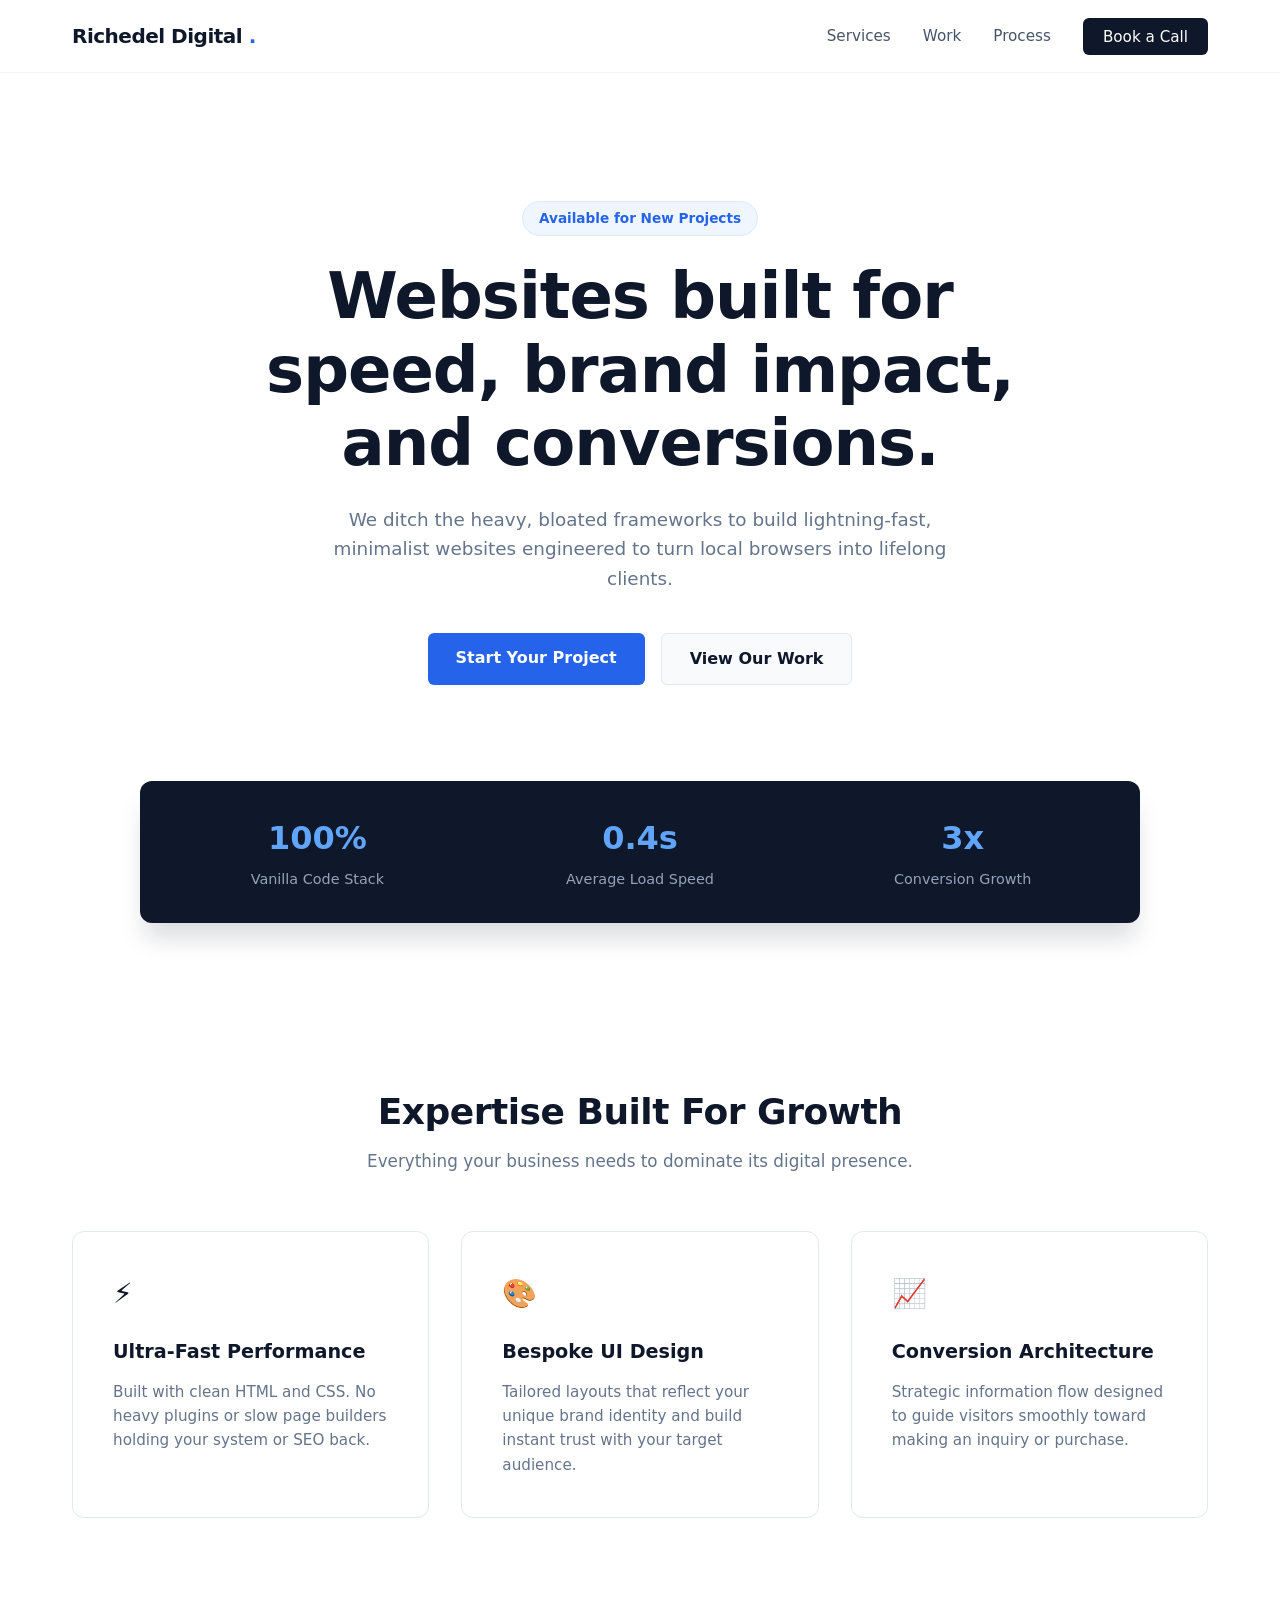
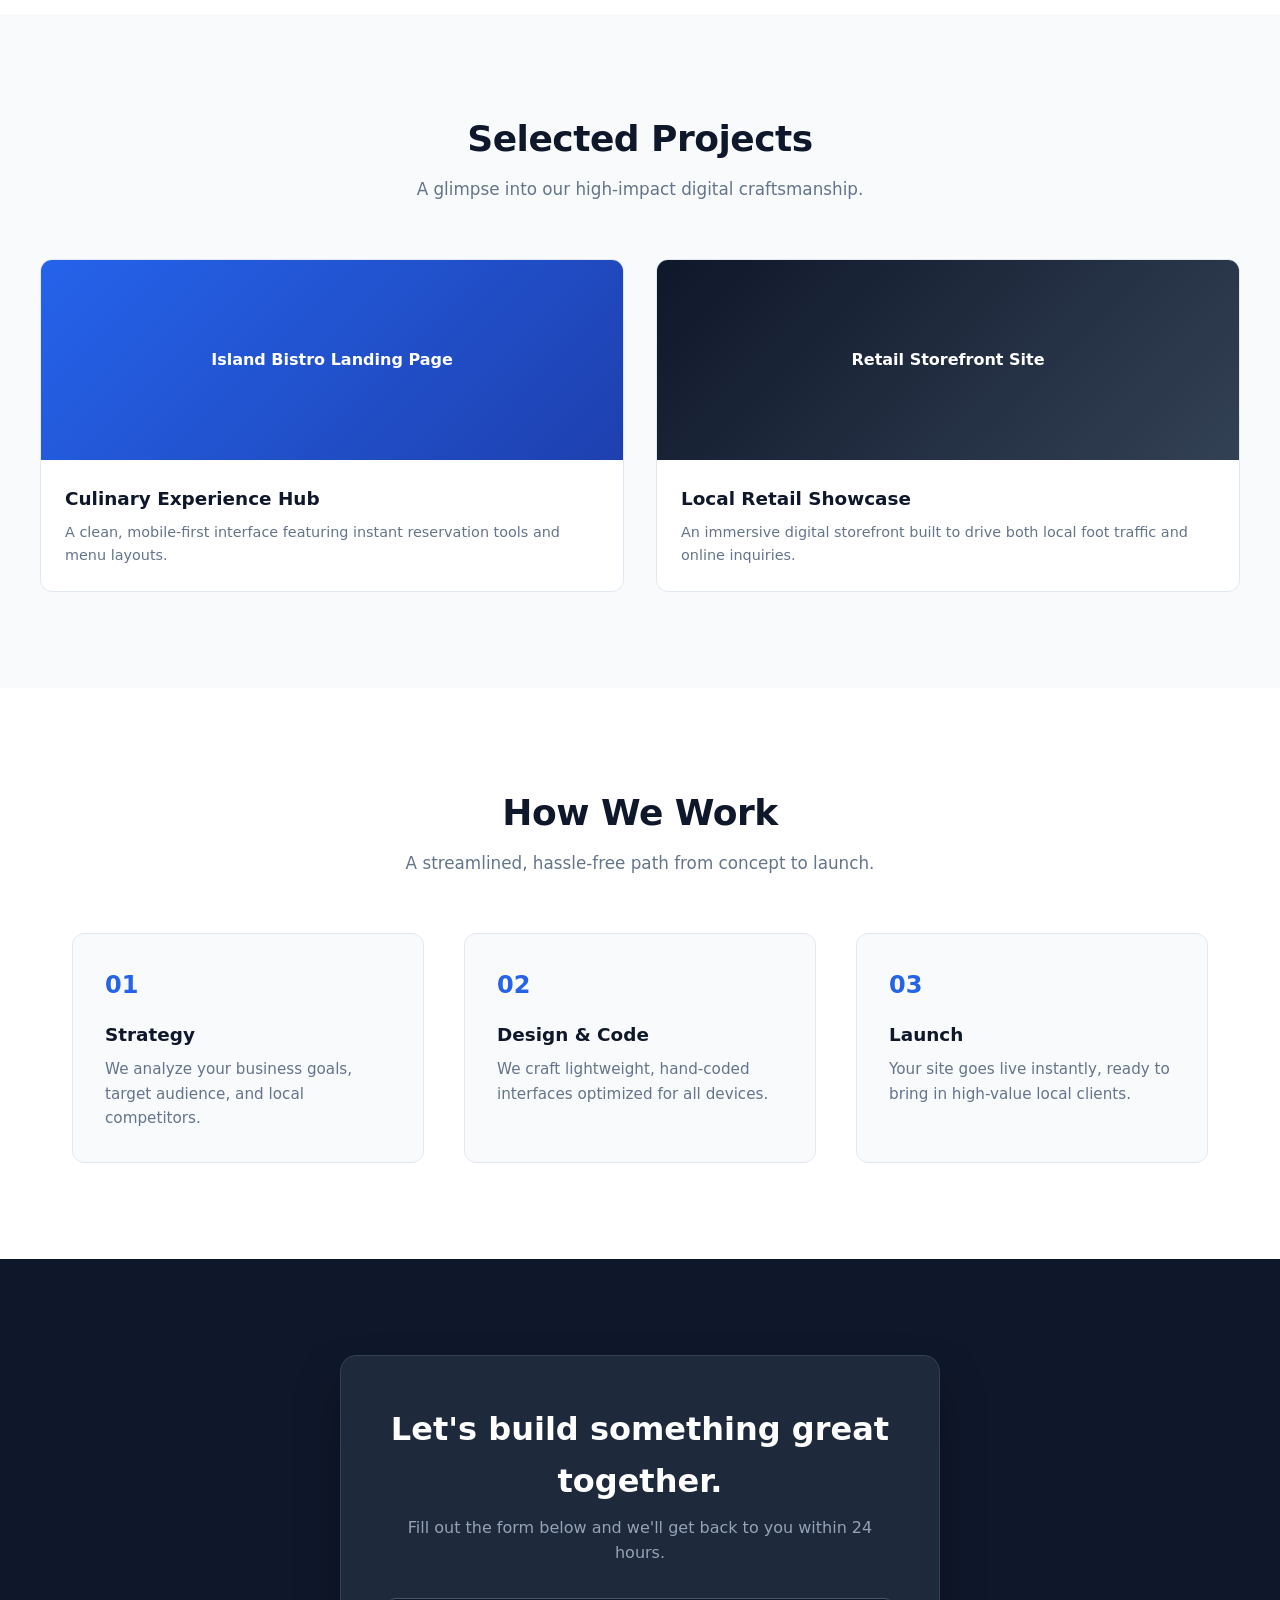
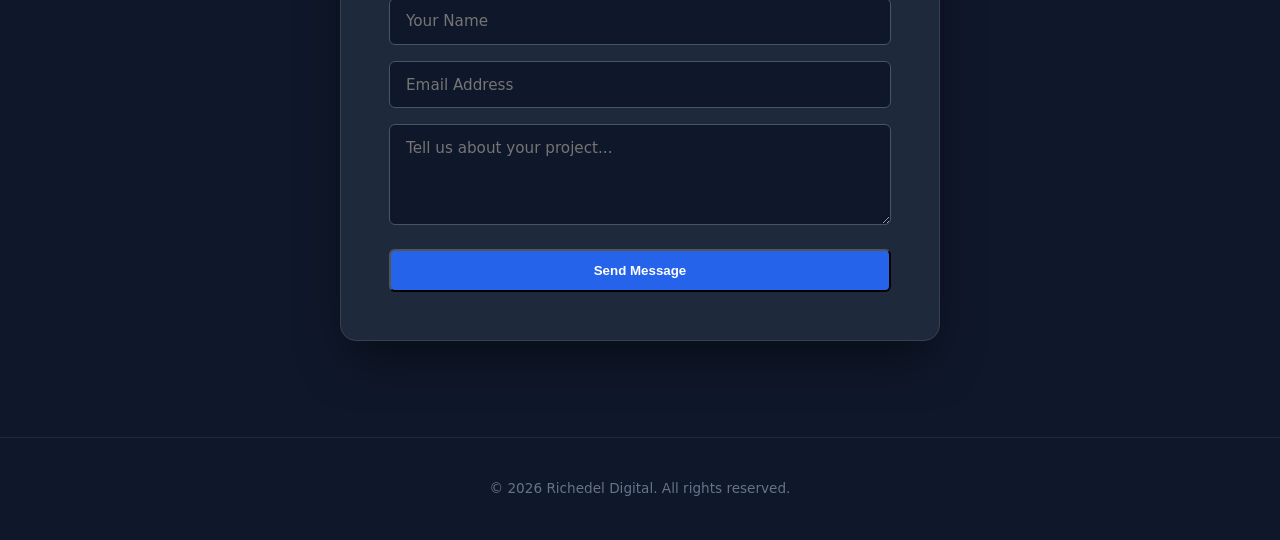
==== web design business/index.html @ 44c9cb69 "Add files via upload" ====
<!DOCTYPE html>
<html lang="en">
<head>
  <meta charset="UTF-8">
  <meta name="viewport" content="width=device-width, initial-scale=1.0">
  <title>Richedel Digital | High-Performance Web Design</title>
  <link rel="stylesheet" href="style.css">
</head>
<body>

  <!-- Header / Navigation -->
  <header class="site-header">
    <nav class="nav-container">
      <div class="logo">Richedel Digital
        <span>.</span></div>
      <ul class="nav-links">
        <li><a href="#services">Services</a></li>
        <li><a href="#work">Work</a></li>
        <li><a href="#process">Process</a></li>
        <li><a href="#contact" class="nav-cta">Book a Call</a></li>
      </ul>
    </nav>
  </header>

  <main>
    <!-- Hero Section -->
    <section class="hero">
      <div class="hero-badge">Available for New Projects</div>
      <h1>Websites built for speed, brand impact, and conversions.</h1>
      <p>We ditch the heavy, bloated frameworks to build lightning-fast, minimalist websites engineered to turn local browsers into lifelong clients.</p>
      <div class="hero-actions">
        <a href="#contact" class="btn btn-primary">Start Your Project</a>
        <a href="#work" class="btn btn-secondary">View Our Work</a>
      </div>
    </section>

    <!-- Metrics / Social Proof Bar -->
    <section class="metrics-bar">
      <div class="metric-item">
        <h3>100%</h3>
        <p>Vanilla Code Stack</p>
      </div>
      <div class="metric-item">
        <h3>0.4s</h3>
        <p>Average Load Speed</p>
      </div>
      <div class="metric-item">
        <h3>3x</h3>
        <p>Conversion Growth</p>
      </div>
    </section>

    <!-- Services Section -->
    <section id="services" class="section">
      <div class="section-header">
        <h2>Expertise Built For Growth</h2>
        <p>Everything your business needs to dominate its digital presence.</p>
      </div>
      <div class="card-grid">
        <div class="card">
          <div class="card-icon">⚡</div>
          <h3>Ultra-Fast Performance</h3>
          <p>Built with clean HTML and CSS. No heavy plugins or slow page builders holding your system or SEO back.</p>
        </div>
        <div class="card">
          <div class="card-icon">🎨</div>
          <h3>Bespoke UI Design</h3>
          <p>Tailored layouts that reflect your unique brand identity and build instant trust with your target audience.</p>
        </div>
        <div class="card">
          <div class="card-icon">📈</div>
          <h3>Conversion Architecture</h3>
          <p>Strategic information flow designed to guide visitors smoothly toward making an inquiry or purchase.</p>
        </div>
      </div>
    </section>

    <!-- Portfolio / Work Section -->
    <section id="work" class="section bg-alt">
      <div class="section-header">
        <h2>Selected Projects</h2>
        <p>A glimpse into our high-impact digital craftsmanship.</p>
      </div>
      <div class="card-grid">
        <div class="project-card">
          <div class="project-mockup mockup-1">
            <span>Island Bistro Landing Page</span>
          </div>
          <div class="project-info">
            <h3>Culinary Experience Hub</h3>
            <p>A clean, mobile-first interface featuring instant reservation tools and menu layouts.</p>
          </div>
        </div>
        <div class="project-card">
          <div class="project-mockup mockup-2">
            <span>Retail Storefront Site</span>
          </div>
          <div class="project-info">
            <h3>Local Retail Showcase</h3>
            <p>An immersive digital storefront built to drive both local foot traffic and online inquiries.</p>
          </div>
        </div>
      </div>
    </section>

    <!-- Process Section -->
    <section id="process" class="section">
      <div class="section-header">
        <h2>How We Work</h2>
        <p>A streamlined, hassle-free path from concept to launch.</p>
      </div>
      <div class="process-steps">
        <div class="step">
          <span>01</span>
          <h3>Strategy</h3>
          <p>We analyze your business goals, target audience, and local competitors.</p>
        </div>
        <div class="step">
          <span>02</span>
          <h3>Design & Code</h3>
          <p>We craft lightweight, hand-coded interfaces optimized for all devices.</p>
        </div>
        <div class="step">
          <span>03</span>
          <h3>Launch</h3>
          <p>Your site goes live instantly, ready to bring in high-value local clients.</p>
        </div>
      </div>
    </section>

    <!-- Contact Section -->
    <section id="contact" class="contact-section">
      <div class="contact-box">
        <h2>Let's build something great together.</h2>
        <p>Fill out the form below and we'll get back to you within 24 hours.</p>
        <form class="contact-form" action="https://formspree.io/f/xbgloyrl" method="POST">
          <div class="form-group">
            <input type="text" name="name" placeholder="Your Name" required>
          </div>
          <div class="form-group">
            <input type="email" name="email" placeholder="Email Address" required>
          </div>
          <div class="form-group">
            <textarea name="message" placeholder="Tell us about your project..." rows="4" required></textarea>
          </div>
          <button type="submit" class="btn btn-primary btn-full">Send Message</button>
        </form>
      </div>
    </section>
  </main>

  <!-- Footer -->
  <footer>
    <p>&copy; 2026 Richedel Digital. All rights reserved.</p>
  </footer>

</body>
</html>
---- web design business/style.css ----
/* Global Setup & Theme */
* {
  margin: 0;
  padding: 0;
  box-sizing: border-box;
}

body {
  font-family: system-ui, -apple-system, BlinkMacSystemFont, "Segoe UI", Roboto, sans-serif;
  color: #0f172a;
  background-color: #ffffff;
  line-height: 1.6;
  overflow-x: hidden;
}

/* Page Opening Curtain Animation Loader */
@keyframes curtainUp {
  0% {
    transform: translateY(0);
  }
  100% {
    transform: translateY(-100%);
    visibility: hidden;
  }
}

@keyframes textReveal {
  0% {
    opacity: 0;
    transform: translateY(15px) scale(0.95);
  }
  40% {
    opacity: 1;
    transform: translateY(0) scale(1);
  }
  75% {
    opacity: 1;
    transform: translateY(0) scale(1);
  }
  100% {
    opacity: 0;
    transform: translateY(-10px) scale(1.02);
  }
}

.page-loader {
  position: fixed;
  top: 0;
  left: 0;
  width: 100vw;
  height: 100vh;
  background-color: #0f172a;
  display: flex;
  justify-content: center;
  align-items: center;
  z-index: 9999;
  animation: curtainUp 0.8s cubic-bezier(0.77, 0, 0.175, 1) 1s forwards;
}

.loader-logo {
  color: #ffffff;
  font-size: clamp(1.75rem, 4vw, 2.5rem);
  font-weight: 800;
  letter-spacing: -1px;
  animation: textReveal 1.4s ease-out forwards;
  text-align: center;
  padding: 0 1rem;
}

.loader-logo span {
  color: #2563eb;
}

/* Header & Navigation */
.site-header {
  position: sticky;
  top: 0;
  background-color: rgba(255, 255, 255, 0.9);
  backdrop-filter: blur(10px);
  border-bottom: 1px solid #f1f5f9;
  z-index: 1000;
}

.nav-container {
  max-width: 1200px;
  margin: 0 auto;
  padding: 1.25rem 2rem;
  display: flex;
  justify-content: space-between;
  align-items: center;
}

.logo {
  font-size: 1.25rem;
  font-weight: 800;
  letter-spacing: -0.5px;
}

.logo span {
  color: #2563eb;
}

.nav-links {
  list-style: none;
  display: flex;
  align-items: center;
  gap: 2rem;
}

.nav-links a {
  text-decoration: none;
  color: #475569;
  font-weight: 500;
  font-size: 0.95rem;
  transition: color 0.2s;
}

.nav-links a:hover {
  color: #2563eb;
}

.nav-cta {
  background-color: #0f172a;
  color: #ffffff !important;
  padding: 0.6rem 1.25rem;
  border-radius: 6px;
  transition: background-color 0.2s, transform 0.2s;
}

.nav-cta:hover {
  background-color: #2563eb;
  transform: translateY(-2px);
}

/* Keyframe Animations */
@keyframes fadeInSlide {
  from {
    opacity: 0;
    transform: translateY(20px);
  }
  to {
    opacity: 1;
    transform: translateY(0);
  }
}

@keyframes subtlePulse {
  0% {
    box-shadow: 0 0 0 0 rgba(37, 99, 235, 0.4);
  }
  70% {
    box-shadow: 0 0 0 10px rgba(37, 99, 235, 0);
  }
  100% {
    box-shadow: 0 0 0 0 rgba(37, 99, 235, 0);
  }
}

/* Hero Section */
.hero {
  max-width: 900px;
  margin: 0 auto;
  padding: 8rem 2rem 6rem;
  text-align: center;
  animation: fadeInSlide 1s ease-out 1s forwards;
  opacity: 0;
}

.hero-badge {
  display: inline-block;
  background-color: #eff6ff;
  color: #2563eb;
  padding: 0.35rem 1rem;
  border-radius: 50px;
  font-size: 0.85rem;
  font-weight: 600;
  margin-bottom: 1.5rem;
  border: 1px solid #dbeafe;
}

.hero h1 {
  font-size: clamp(2.5rem, 5vw, 4rem);
  font-weight: 800;
  letter-spacing: -1px;
  line-height: 1.15;
  color: #0f172a;
  margin-bottom: 1.5rem;
}

.hero p {
  font-size: 1.15rem;
  color: #64748b;
  max-width: 650px;
  margin: 0 auto 2.5rem;
}

.hero-actions {
  display: flex;
  justify-content: center;
  gap: 1rem;
}

/* Buttons */
.btn {
  display: inline-block;
  padding: 0.75rem 1.75rem;
  border-radius: 6px;
  font-weight: 600;
  text-decoration: none;
  transition: all 0.25s ease;
  cursor: pointer;
}

.btn-primary {
  background-color: #2563eb;
  color: #ffffff;
  animation: subtlePulse 3s infinite;
}

.btn-primary:hover {
  background-color: #1d4ed8;
  transform: translateY(-2px);
  box-shadow: 0 6px 20px rgba(37, 99, 235, 0.3);
}

.btn-secondary {
  background-color: #f8fafc;
  color: #0f172a;
  border: 1px solid #e2e8f0;
}

.btn-secondary:hover {
  background-color: #f1f5f9;
  transform: translateY(-2px);
}

.btn-full {
  width: 100%;
  text-align: center;
}

/* Metrics Bar */
.metrics-bar {
  max-width: 1000px;
  margin: 0 auto 4rem;
  padding: 2rem;
  background-color: #0f172a;
  color: #ffffff;
  border-radius: 12px;
  display: grid;
  grid-template-columns: repeat(auto-fit, minmax(200px, 1fr));
  gap: 2rem;
  text-align: center;
  box-shadow: 0 20px 25px -5px rgba(15, 23, 42, 0.15);
}

.metric-item h3 {
  font-size: 2rem;
  font-weight: 800;
  color: #60a5fa;
  margin-bottom: 0.25rem;
}

.metric-item p {
  color: #94a3b8;
  font-size: 0.9rem;
}

/* Common Section Styles */
.section {
  padding: 6rem 2rem;
  max-width: 1200px;
  margin: 0 auto;
}

.bg-alt {
  background-color: #f8fafc;
  max-width: 100%;
}

.bg-alt .section-header, .bg-alt .card-grid {
  max-width: 1200px;
  margin-left: auto;
  margin-right: auto;
}

.section-header {
  text-align: center;
  margin-bottom: 3.5rem;
}

.section-header h2 {
  font-size: 2.25rem;
  font-weight: 800;
  letter-spacing: -0.5px;
  color: #0f172a;
  margin-bottom: 0.5rem;
}

.section-header p {
  color: #64748b;
  font-size: 1.05rem;
}

/* Cards Grid */
.card-grid {
  display: grid;
  grid-template-columns: repeat(auto-fit, minmax(320px, 1fr));
  gap: 2rem;
}

.card {
  background-color: #ffffff;
  padding: 2.5rem;
  border-radius: 12px;
  border: 1px solid #e2e8f0;
  transition: transform 0.3s cubic-bezier(0.16, 1, 0.3, 1), box-shadow 0.3s cubic-bezier(0.16, 1, 0.3, 1), border-color 0.3s;
}

.card:hover {
  transform: translateY(-6px);
  box-shadow: 0 20px 30px -10px rgba(37, 99, 235, 0.1);
  border-color: #93c5fd;
}

.card-icon {
  font-size: 1.75rem;
  margin-bottom: 1.25rem;
  transition: transform 0.3s;
}

.card:hover .card-icon {
  transform: scale(1.1) rotate(5deg);
}

.card h3 {
  font-size: 1.2rem;
  font-weight: 700;
  color: #0f172a;
  margin-bottom: 0.75rem;
}

.card p {
  color: #64748b;
  font-size: 0.95rem;
}

/* Project Cards */
.project-card {
  background-color: #ffffff;
  border-radius: 12px;
  overflow: hidden;
  border: 1px solid #e2e8f0;
  transition: transform 0.3s cubic-bezier(0.16, 1, 0.3, 1), box-shadow 0.3s;
}

.project-card:hover {
  transform: translateY(-6px);
  box-shadow: 0 20px 30px -10px rgba(15, 23, 42, 0.12);
}

.project-mockup {
  height: 200px;
  display: flex;
  align-items: center;
  justify-content: center;
  font-weight: 600;
  color: #ffffff;
  transition: transform 0.5s;
}

.project-card:hover .project-mockup {
  transform: scale(1.03);
}

.mockup-1 {
  background: linear-gradient(135deg, #2563eb, #1e40af);
}

.mockup-2 {
  background: linear-gradient(135deg, #0f172a, #334155);
}

.project-info {
  padding: 1.5rem;
}

.project-info h3 {
  font-size: 1.15rem;
  margin-bottom: 0.5rem;
  color: #0f172a;
}

.project-info p {
  color: #64748b;
  font-size: 0.9rem;
}

/* Process Steps */
.process-steps {
  display: grid;
  grid-template-columns: repeat(auto-fit, minmax(280px, 1fr));
  gap: 2.5rem;
}

.step {
  padding: 2rem;
  background-color: #f8fafc;
  border-radius: 12px;
  border: 1px solid #e2e8f0;
  transition: transform 0.3s, background-color 0.3s;
}

.step:hover {
  transform: translateY(-4px);
  background-color: #ffffff;
  border-color: #cbd5e1;
  box-shadow: 0 10px 20px -5px rgba(0, 0, 0, 0.05);
}

.step span {
  display: block;
  font-size: 1.5rem;
  font-weight: 800;
  color: #2563eb;
  margin-bottom: 1rem;
}

.step h3 {
  font-size: 1.15rem;
  margin-bottom: 0.5rem;
  color: #0f172a;
}

.step p {
  color: #64748b;
  font-size: 0.95rem;
}

/* Contact Section */
.contact-section {
  padding: 6rem 2rem;
  background-color: #0f172a;
}

.contact-box {
  max-width: 600px;
  margin: 0 auto;
  background-color: #1e293b;
  padding: 3rem;
  border-radius: 16px;
  border: 1px solid #334155;
  text-align: center;
  box-shadow: 0 25px 50px -12px rgba(0, 0, 0, 0.5);
}

.contact-box h2 {
  color: #ffffff;
  font-size: 2rem;
  margin-bottom: 0.5rem;
}

.contact-box p {
  color: #94a3b8;
  margin-bottom: 2rem;
}

.form-group {
  margin-bottom: 1rem;
}

.contact-form input,
.contact-form textarea {
  width: 100%;
  padding: 0.85rem 1rem;
  background-color: #0f172a;
  border: 1px solid #475569;
  border-radius: 6px;
  color: #ffffff;
  font-family: inherit;
  font-size: 0.95rem;
  transition: border-color 0.2s, box-shadow 0.2s;
}

.contact-form input:focus,
.contact-form textarea:focus {
  outline: none;
  border-color: #2563eb;
  box-shadow: 0 0 0 3px rgba(37, 99, 235, 0.2);
}

/* Footer */
footer {
  text-align: center;
  padding: 2.5rem;
  background-color: #0f172a;
  color: #64748b;
  font-size: 0.85rem;
  border-top: 1px solid #1e293b;
}
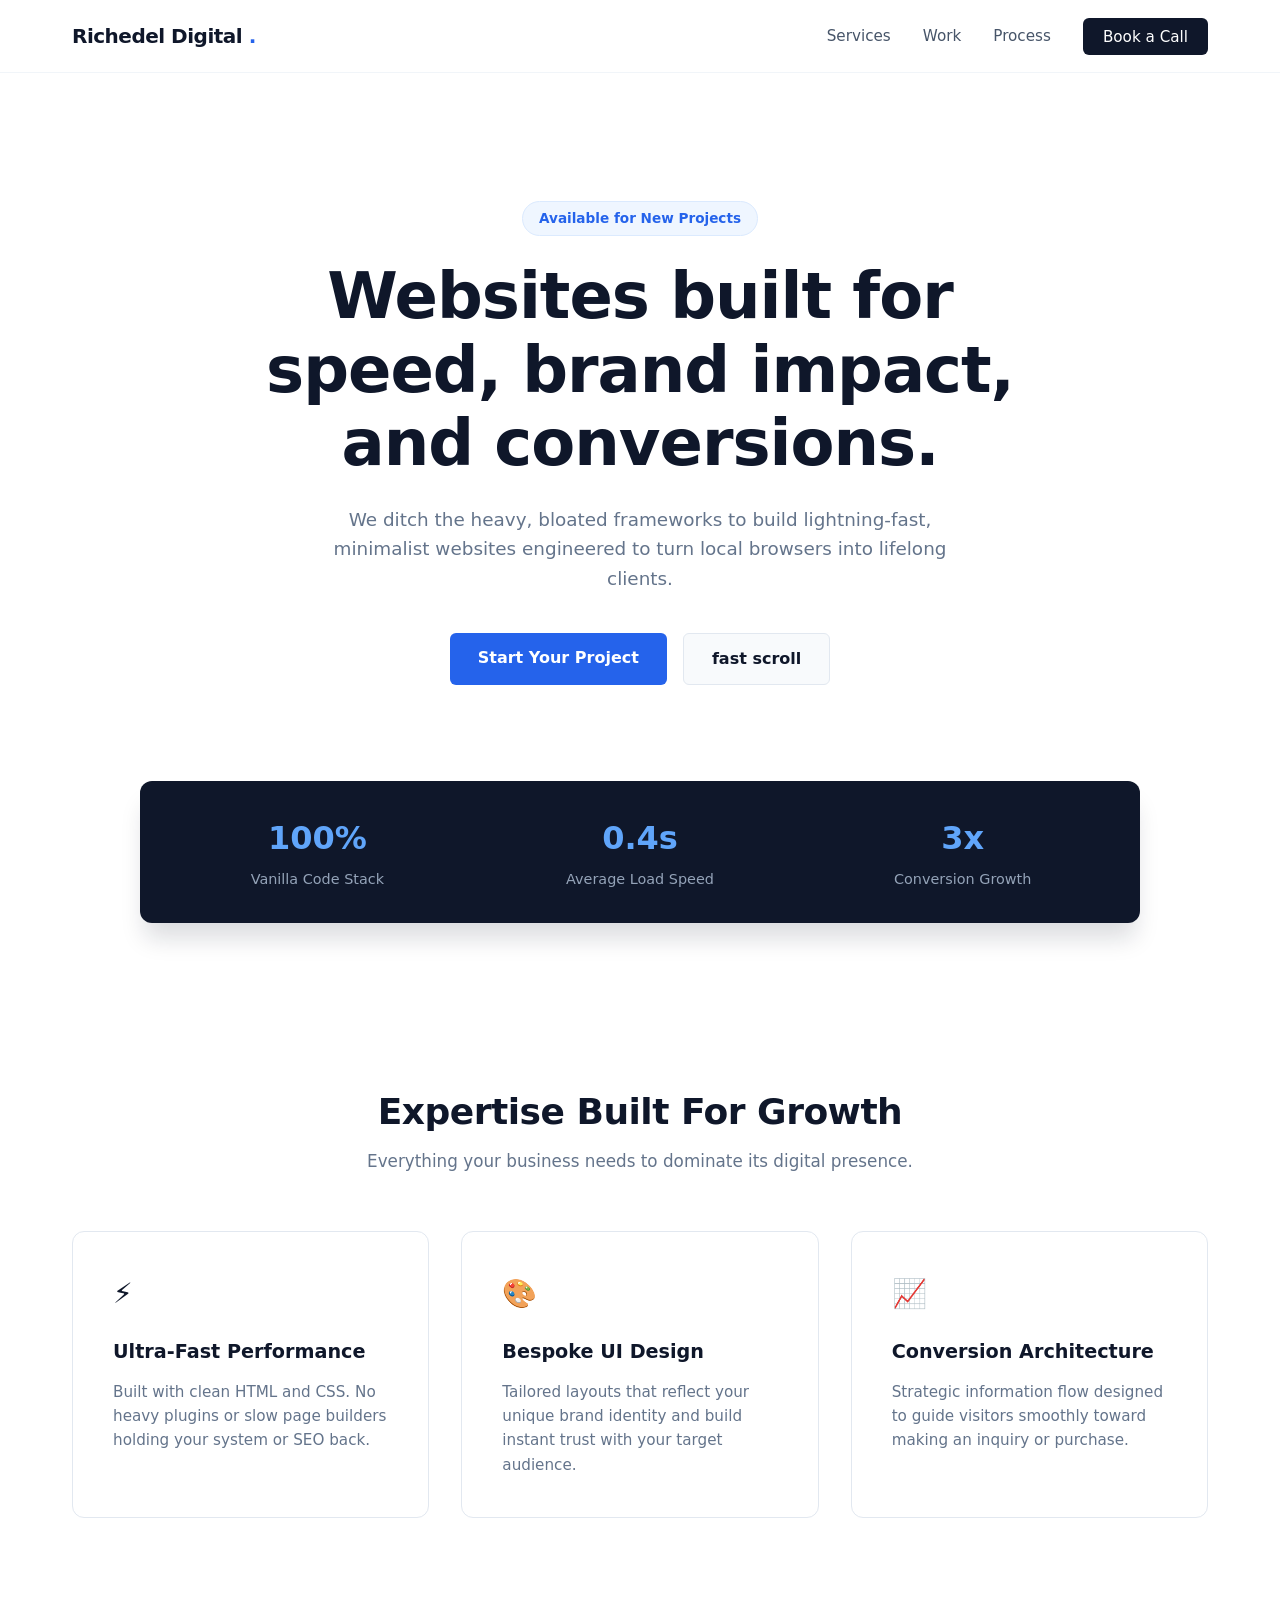
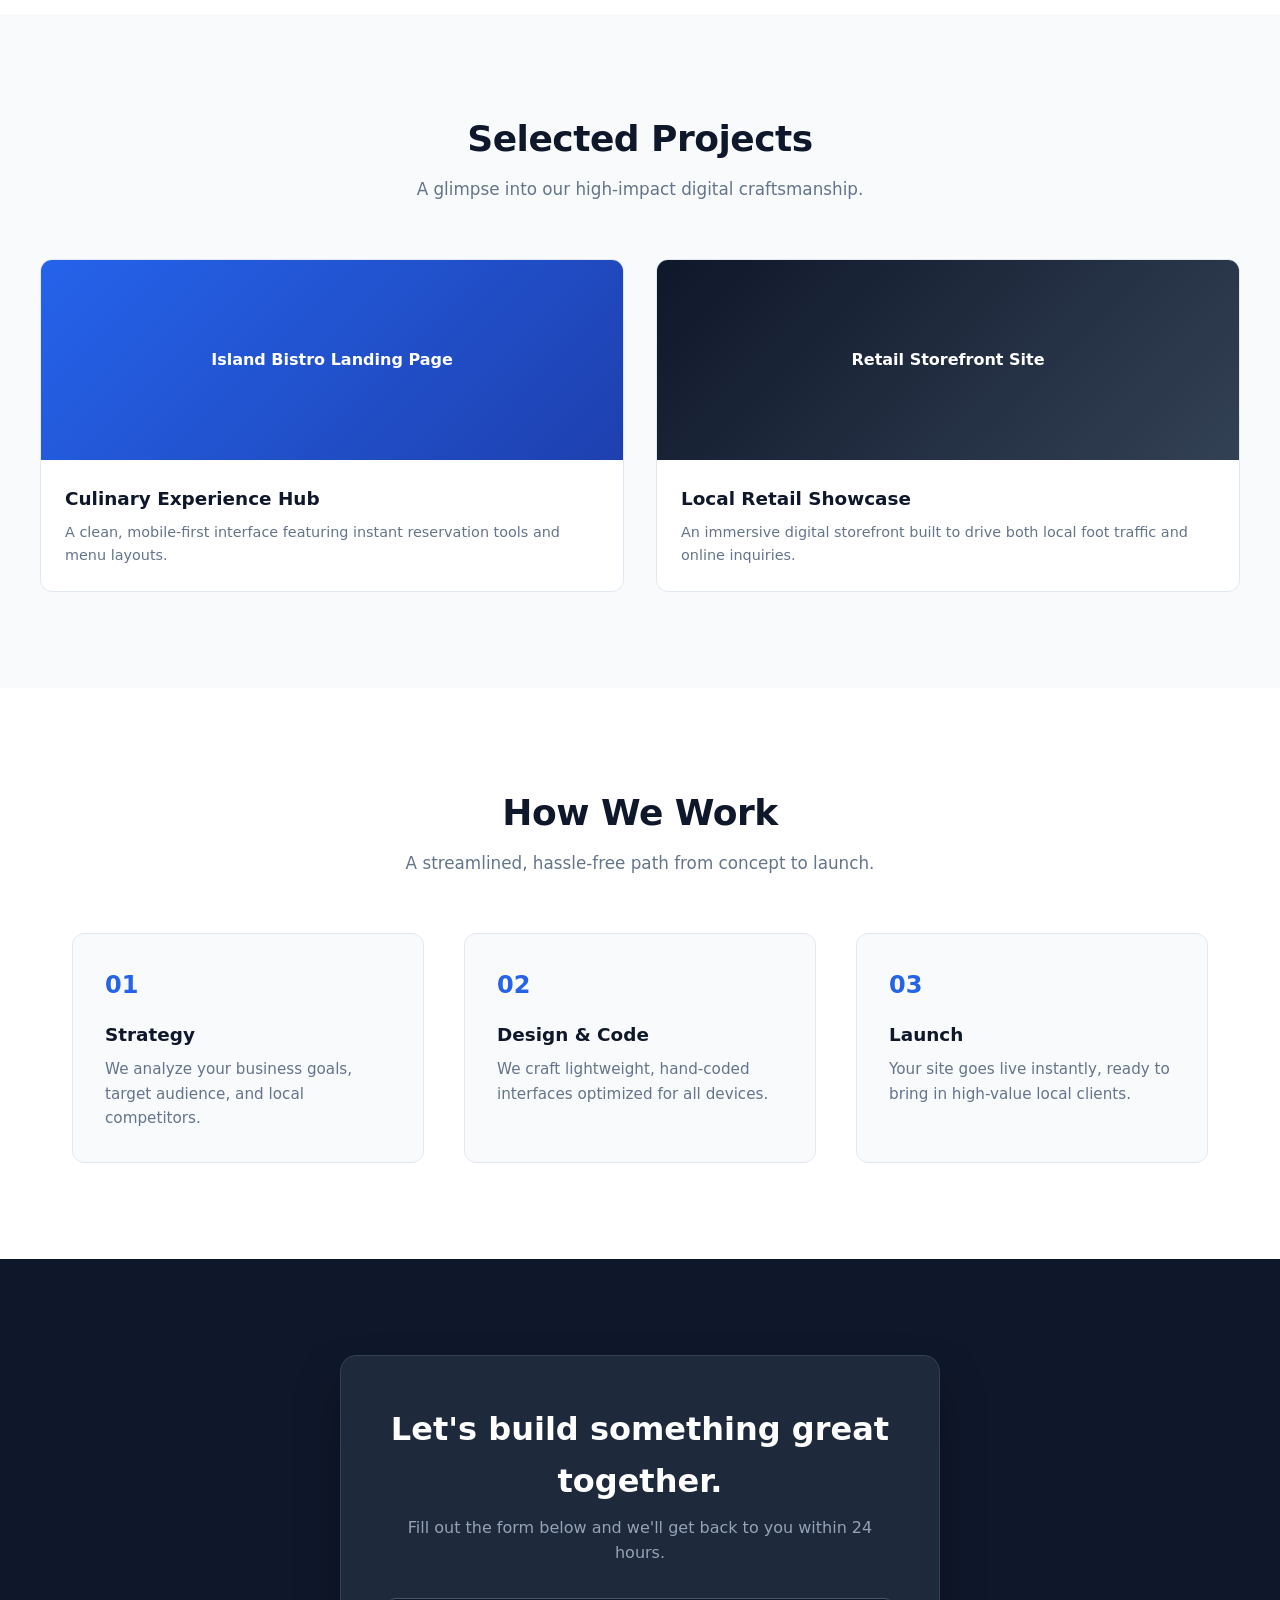
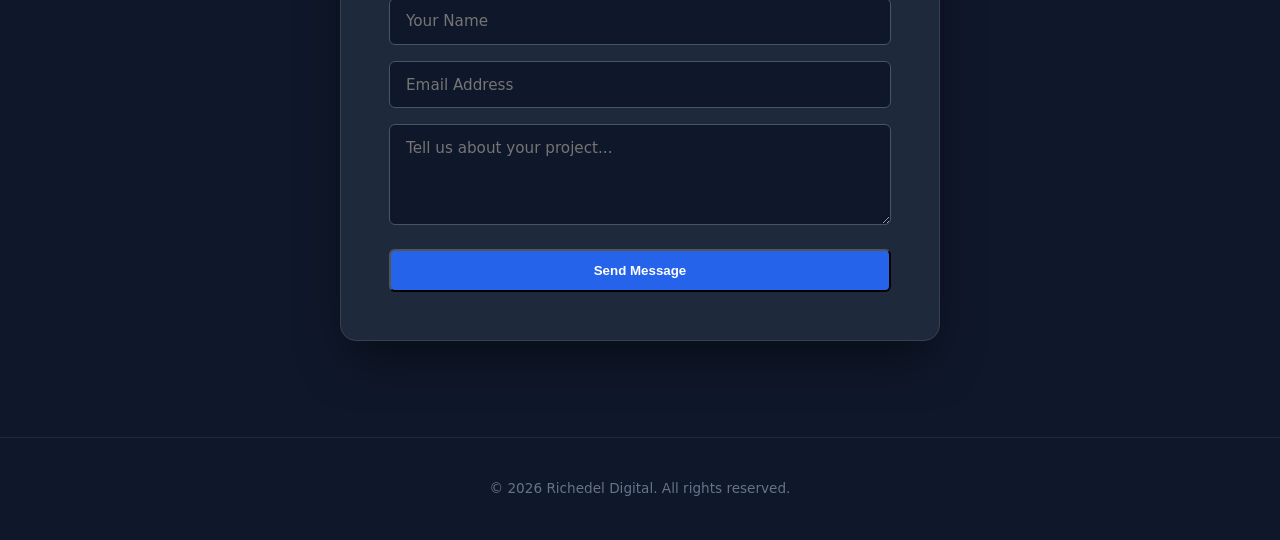
==== commit bd604bc3: "Fix HTML structure and update hero section link" ====
--- a/web design business/index.html
+++ b/web design business/index.html
@@ -30,7 +30,7 @@
       <p>We ditch the heavy, bloated frameworks to build lightning-fast, minimalist websites engineered to turn local browsers into lifelong clients.</p>
       <div class="hero-actions">
         <a href="#contact" class="btn btn-primary">Start Your Project</a>
-        <a href="#work" class="btn btn-secondary">View Our Work</a>
+        <a href="#work" class="btn btn-secondary">fast scroll</a>
       </div>
     </section>
 
@@ -155,4 +155,4 @@
   </footer>
 
 </body>
-</html>+</html>
